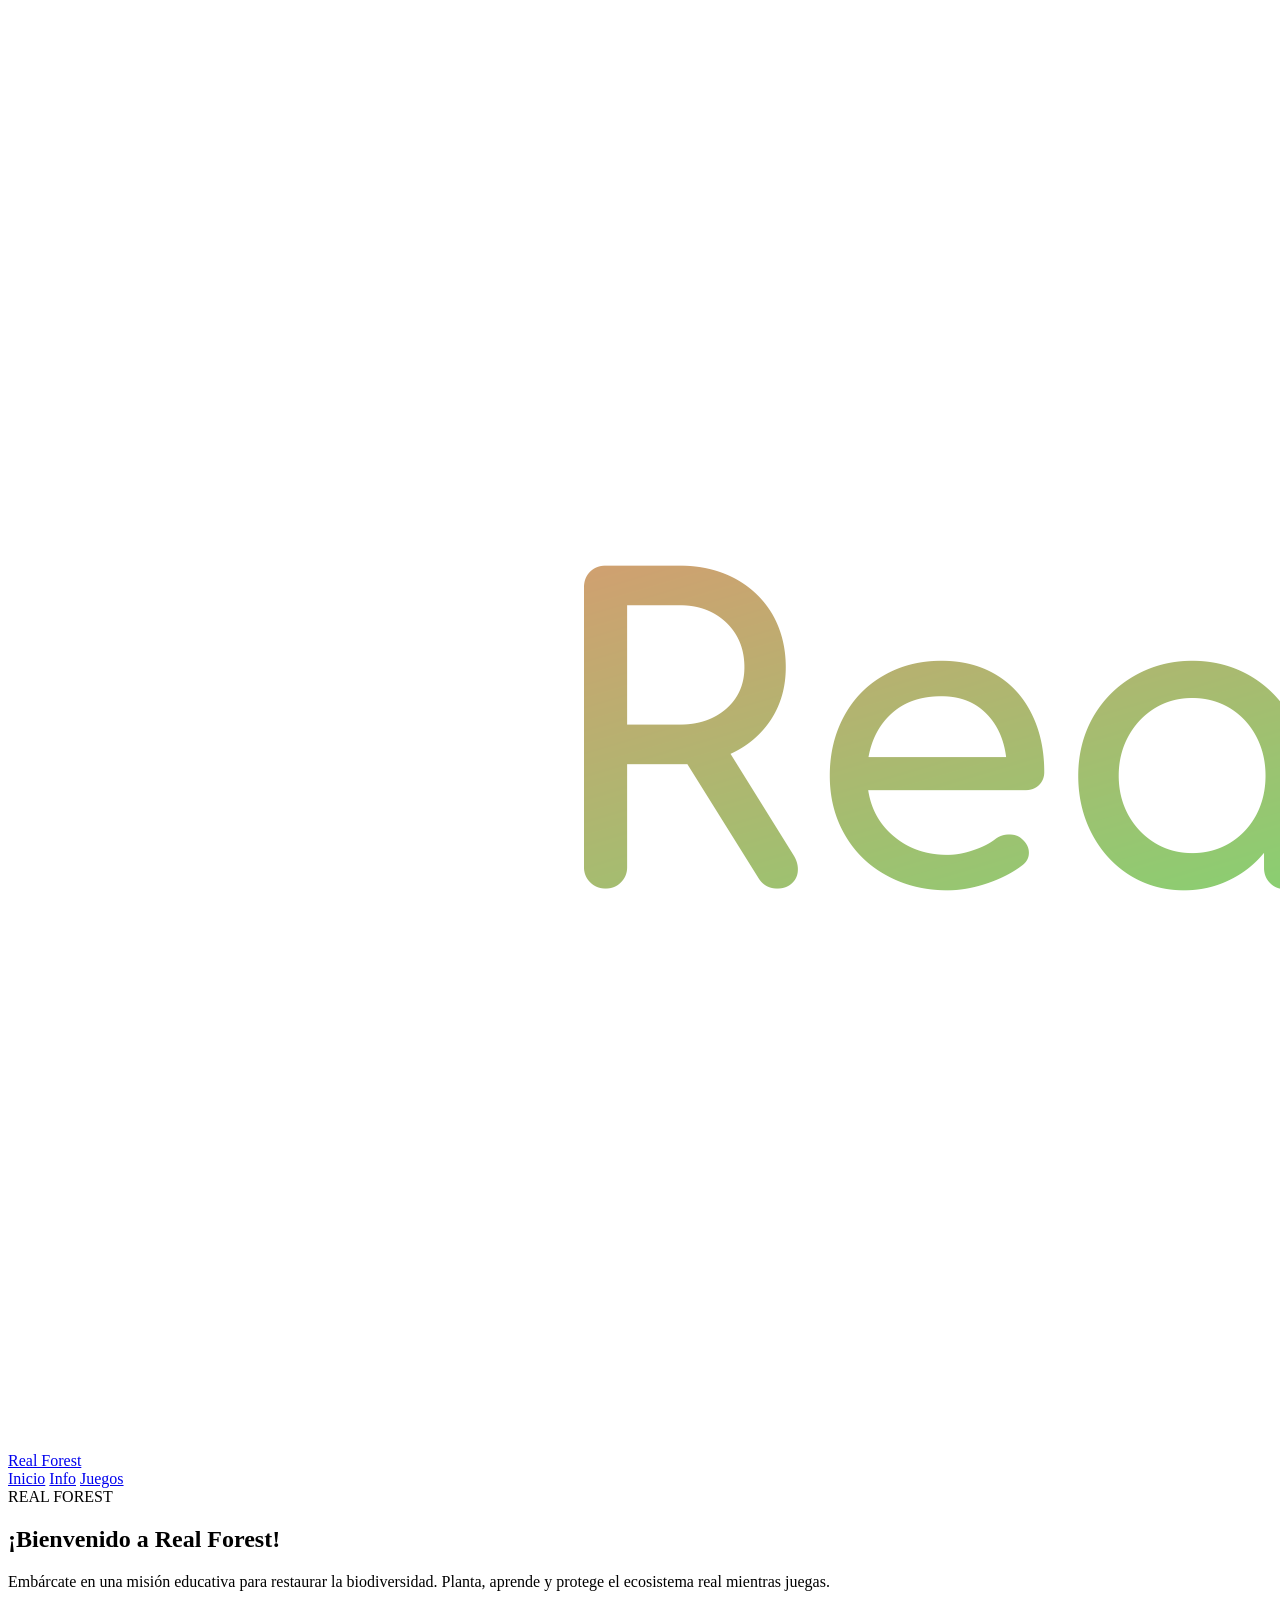
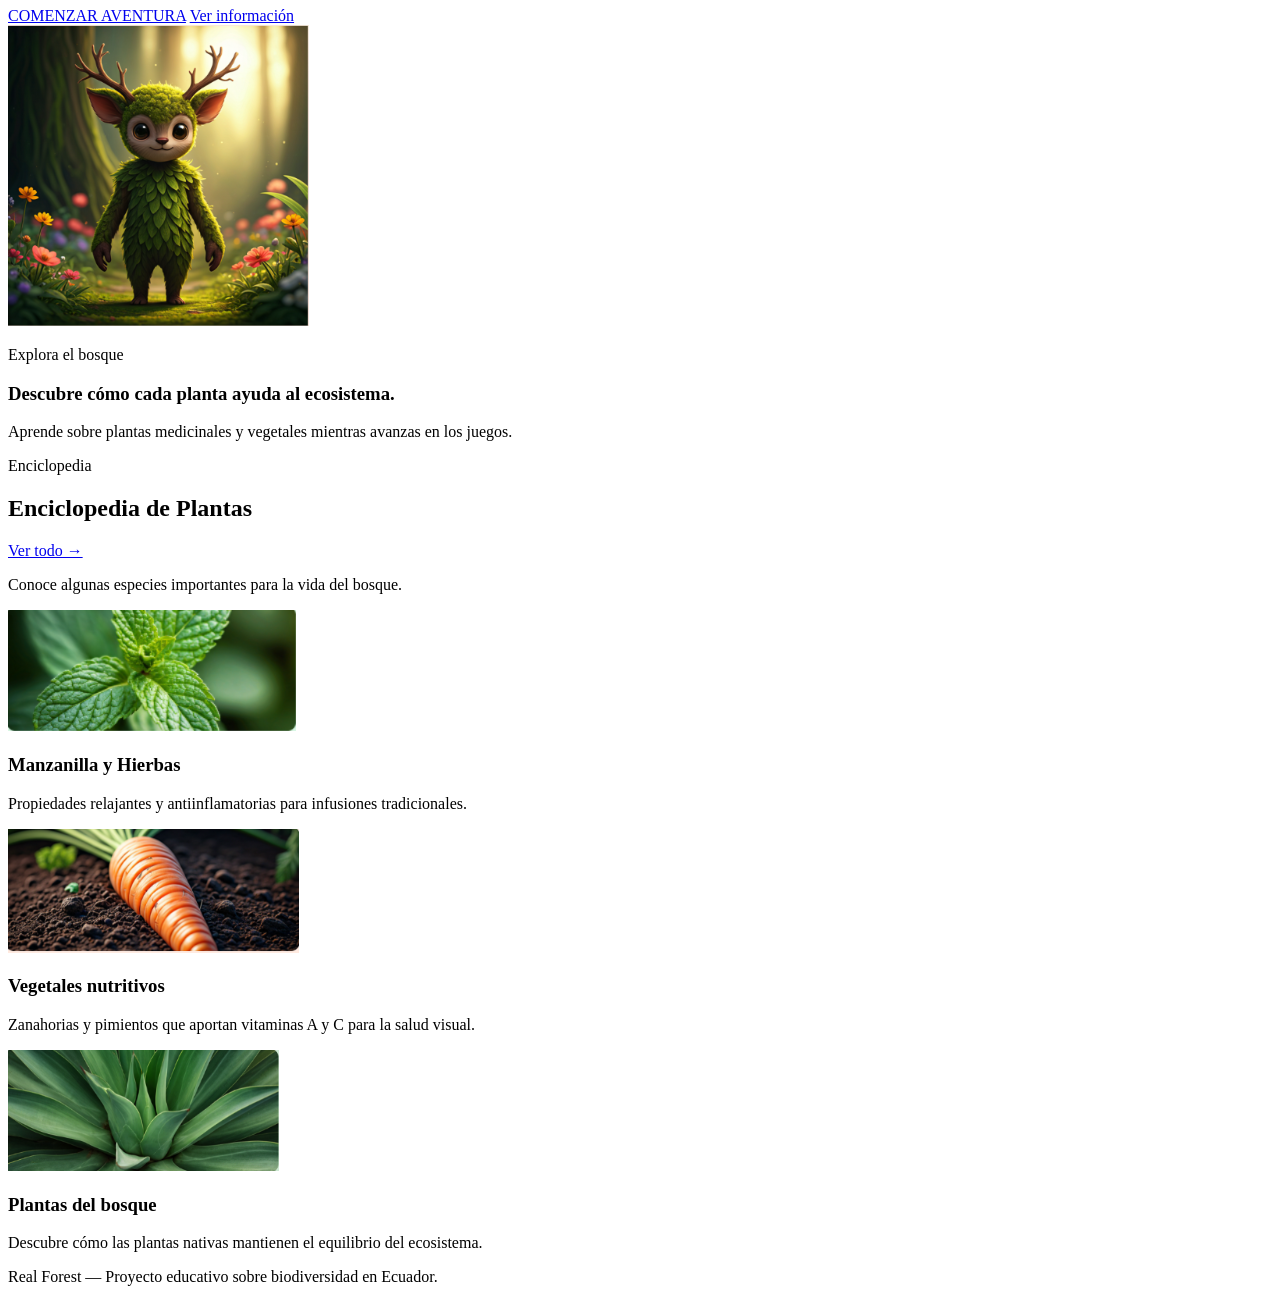
==== index.html @ d2e7b7e1 "index1" ====
﻿<!doctype html>
<html lang="es">
  <head>
    <meta charset="utf-8" />
    <meta name="viewport" content="width=device-width,initial-scale=1" />
    <title>Real Forest - Inicio</title>
    <link rel="stylesheet" href="principal_page.css" />
  </head>
  <body>
    <header class="site-header">
      <div class="container header-inner">
        <div class="brand">
          <img src="../assets/cover.png" alt="Logo Piensa" class="logo" />
          <a class="brand-name" href="principal_page.html">Real Forest</a>
        </div>
        <nav class="nav">
          <a href="principal_page.html">Inicio</a>
          <a href="../info/info.html">Info</a>
          <a href="../juegos/juegos_page.html" class="btn-game">Juegos </a>
        </nav>
      </div>
    </header>

    <main class="container">
      <section class="hero">
        <div class="hero-copy">
          <span class="eyebrow">REAL FOREST</span>
          <h1>¡Bienvenido a Real Forest!</h1>
          <p class="lead">
            Embárcate en una misión educativa para restaurar la biodiversidad.
            Planta, aprende y protege el ecosistema real mientras juegas.
          </p>
          <div class="hero-actions">
            <a class="btn-primary" href="../juegos/juegos_page.html"
              >COMENZAR AVENTURA</a
            >
            <a class="btn-secondary" href="../info/info.html"
              >Ver información</a
            >
          </div>
        </div>
        <div class="hero-card">
          <img
            src="../assets/captura_proyecto.PNG"
            alt="Mascota del bosque"
            class="hero-image"
          />
          <div class="hero-card-text">
            <p class="eyebrow small">Explora el bosque</p>
            <h3>Descubre cómo cada planta ayuda al ecosistema.</h3>
            <p>
              Aprende sobre plantas medicinales y vegetales mientras avanzas en
              los juegos.
            </p>
          </div>
        </div>
      </section>

      <section class="enciclopedia">
        <div class="section-header">
          <div>
            <p class="eyebrow small">Enciclopedia</p>
            <h2>Enciclopedia de Plantas</h2>
          </div>
          <a class="link-more" href="../info/info.html">Ver todo →</a>
        </div>
        <p class="section-copy">
          Conoce algunas especies importantes para la vida del bosque.
        </p>
        <div class="card-grid">
          <article class="mini-card">
            <img
              src="../assets/captura_proyecto2.PNG"
              alt="Manzanilla y plantas medicinales"
            />
            <div class="mini-body">
              <h3>Manzanilla y Hierbas</h3>
              <p>
                Propiedades relajantes y antiinflamatorias para infusiones
                tradicionales.
              </p>
            </div>
          </article>
          <article class="mini-card">
            <img
              src="../assets/captura_proyecto3.PNG"
              alt="Zanahoria nutritiva"
            />
            <div class="mini-body">
              <h3>Vegetales nutritivos</h3>
              <p>
                Zanahorias y pimientos que aportan vitaminas A y C para la salud
                visual.
              </p>
            </div>
          </article>
          <article class="mini-card">
            <img src="../assets/captura_proyecto4.PNG" alt="Planta verde" />
            <div class="mini-body">
              <h3>Plantas del bosque</h3>
              <p>
                Descubre cómo las plantas nativas mantienen el equilibrio del
                ecosistema.
              </p>
            </div>
          </article>
        </div>
      </section>
    </main>

    <footer class="site-footer">
      <div class="container">
        <p>Real Forest — Proyecto educativo sobre biodiversidad en Ecuador.</p>
      </div>
    </footer>
  </body>
</html>
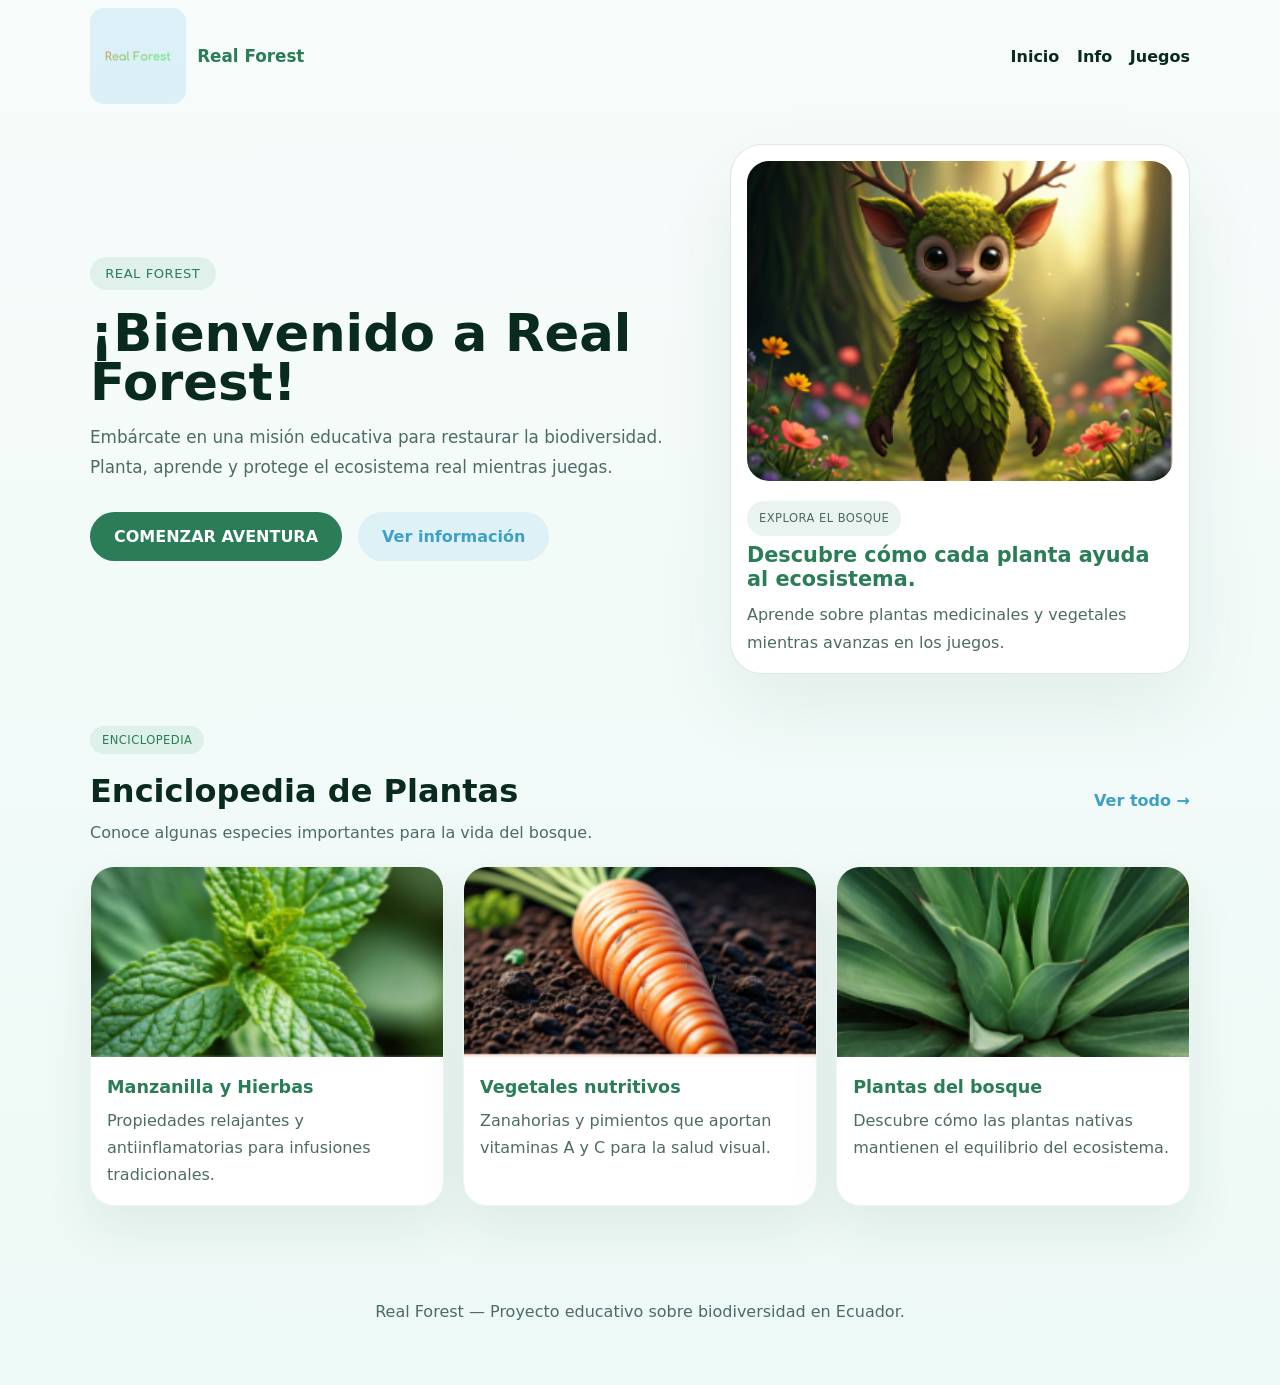
==== commit d2e7116d: "otra vez index xd" ====
--- a/index.html
+++ b/index.html
@@ -4,7 +4,7 @@
     <meta charset="utf-8" />
     <meta name="viewport" content="width=device-width,initial-scale=1" />
     <title>Real Forest - Inicio</title>
-    <link rel="stylesheet" href="principal_page.css" />
+    <link rel="stylesheet" href="index.css" />
   </head>
   <body>
     <header class="site-header">
--- a/index.css
+++ b/index.css
@@ -0,0 +1,257 @@
+﻿:root {
+  --bg: #f4fbfa;
+  --surface: #ffffff;
+  --surface-soft: #f4faf9;
+  --text: #092b1d;
+  --muted: #4d6b63;
+  --accent: #2a7d57;
+  --accent-2: #3fa0c5;
+  --border: rgba(22, 58, 43, 0.12);
+}
+* {
+  box-sizing: border-box;
+}
+html {
+  scroll-behavior: smooth;
+}
+body {
+  margin: 0;
+  font-family:
+    Inter,
+    system-ui,
+    -apple-system,
+    "Segoe UI",
+    Roboto,
+    Arial,
+    sans-serif;
+  background: linear-gradient(180deg, #f7fcfb 0%, #edf9f6 100%);
+  color: var(--text);
+}
+.container {
+  width: min(1100px, calc(100% - 2rem));
+  margin: 0 auto;
+}
+.site-header {
+  padding: 0.5rem 0;
+}
+.header-inner {
+  display: flex;
+  align-items: center;
+  justify-content: space-between;
+  gap: 1rem;
+}
+.brand {
+  display: flex;
+  align-items: center;
+  gap: 0.7rem;
+}
+.logo {
+  display: inline-flex;
+  width: 6rem;
+  height: 6rem;
+  align-items: center;
+  justify-content: center;
+  border-radius: 14px;
+  background: rgba(58, 160, 216, 0.14);
+  object-fit: contain;
+  flex-shrink: 0;
+}
+.brand-name {
+  color: var(--accent);
+  font-weight: 700;
+  text-decoration: none;
+  font-size: 1.05rem;
+}
+.nav {
+  display: flex;
+  align-items: center;
+  gap: 1.1rem;
+}
+.nav a {
+  color: var(--text);
+  text-decoration: none;
+  font-weight: 600;
+}
+.btn-game {
+  color: var(--accent-2);
+}
+.hero {
+  display: grid;
+  grid-template-columns: minmax(0, 1fr) 460px;
+  gap: 2rem;
+  align-items: center;
+  padding: 2rem 0 2.5rem;
+}
+.hero-copy {
+  max-width: 620px;
+}
+.eyebrow {
+  display: inline-flex;
+  align-items: center;
+  justify-content: center;
+  padding: 0.55rem 0.95rem;
+  border-radius: 999px;
+  background: rgba(45, 148, 105, 0.1);
+  color: var(--accent);
+  font-size: 0.82rem;
+  letter-spacing: 0.04em;
+  text-transform: uppercase;
+}
+.small {
+  font-size: 0.72rem;
+  padding: 0.45rem 0.75rem;
+}
+.hero-copy h1 {
+  margin: 1.2rem 0 1rem;
+  font-size: clamp(2.6rem, 4vw, 4rem);
+  line-height: 0.95;
+}
+.lead {
+  margin: 0;
+  max-width: 44rem;
+  color: var(--muted);
+  font-size: 1.05rem;
+  line-height: 1.8;
+}
+.hero-actions {
+  display: flex;
+  flex-wrap: wrap;
+  gap: 1rem;
+  margin-top: 1.8rem;
+}
+.btn-primary,
+.btn-secondary {
+  display: inline-flex;
+  align-items: center;
+  justify-content: center;
+  padding: 0.95rem 1.5rem;
+  border-radius: 999px;
+  text-decoration: none;
+  font-weight: 700;
+}
+.btn-primary {
+  background: var(--accent);
+  color: white;
+}
+.btn-secondary {
+  background: rgba(58, 160, 216, 0.12);
+  color: var(--accent-2);
+}
+.hero-card {
+  background: var(--surface);
+  border: 1px solid var(--border);
+  border-radius: 32px;
+  padding: 1rem;
+  box-shadow: 0 30px 80px rgba(31, 72, 55, 0.08);
+}
+.hero-image {
+  width: 100%;
+  height: 320px;
+  object-fit: cover;
+  border-radius: 22px;
+}
+.hero-card-text {
+  margin-top: 1rem;
+}
+.hero-card-text h3 {
+  margin: 0.45rem 0 0.65rem;
+  font-size: 1.3rem;
+  color: var(--accent);
+}
+.hero-card-text p {
+  margin: 0;
+  color: var(--muted);
+  line-height: 1.75;
+}
+.enciclopedia {
+  margin-bottom: 3rem;
+}
+.section-header {
+  display: flex;
+  align-items: flex-end;
+  justify-content: space-between;
+  gap: 1rem;
+}
+.section-header h2 {
+  margin: 0.4rem 0 0;
+  font-size: 2rem;
+  color: var(--text);
+}
+.link-more {
+  text-decoration: none;
+  color: var(--accent-2);
+  font-weight: 700;
+}
+.section-copy {
+  margin: 0.8rem 0 1.5rem;
+  color: var(--muted);
+  max-width: 44rem;
+}
+.card-grid {
+  display: grid;
+  grid-template-columns: repeat(3, minmax(0, 1fr));
+  gap: 1.2rem;
+}
+.mini-card {
+  background: var(--surface);
+  border-radius: 24px;
+  overflow: hidden;
+  box-shadow: 0 22px 50px rgba(22, 58, 43, 0.08);
+  border: 1px solid rgba(52, 135, 94, 0.08);
+}
+.mini-card img {
+  width: 100%;
+  height: 190px;
+  object-fit: cover;
+}
+.mini-body {
+  padding: 1rem;
+}
+.mini-body h3 {
+  margin: 0 0 0.65rem;
+  font-size: 1.1rem;
+  color: var(--accent);
+}
+.mini-body p {
+  margin: 0;
+  color: var(--muted);
+  line-height: 1.7;
+}
+.site-footer {
+  padding: 2rem 0 3rem;
+  color: var(--muted);
+  text-align: center;
+}
+
+@media (max-width: 940px) {
+  .hero {
+    grid-template-columns: 1fr;
+  }
+  .card-grid {
+    grid-template-columns: 1fr 1fr;
+  }
+}
+@media (max-width: 640px) {
+  .header-inner {
+    flex-direction: column;
+    align-items: flex-start;
+    gap: 1rem;
+  }
+  .hero-card {
+    padding: 0;
+  }
+  .hero-image {
+    height: 260px;
+  }
+  .hero-actions {
+    flex-direction: column;
+    align-items: stretch;
+  }
+  .card-grid {
+    grid-template-columns: 1fr;
+  }
+  .section-header {
+    flex-direction: column;
+    align-items: flex-start;
+  }
+}
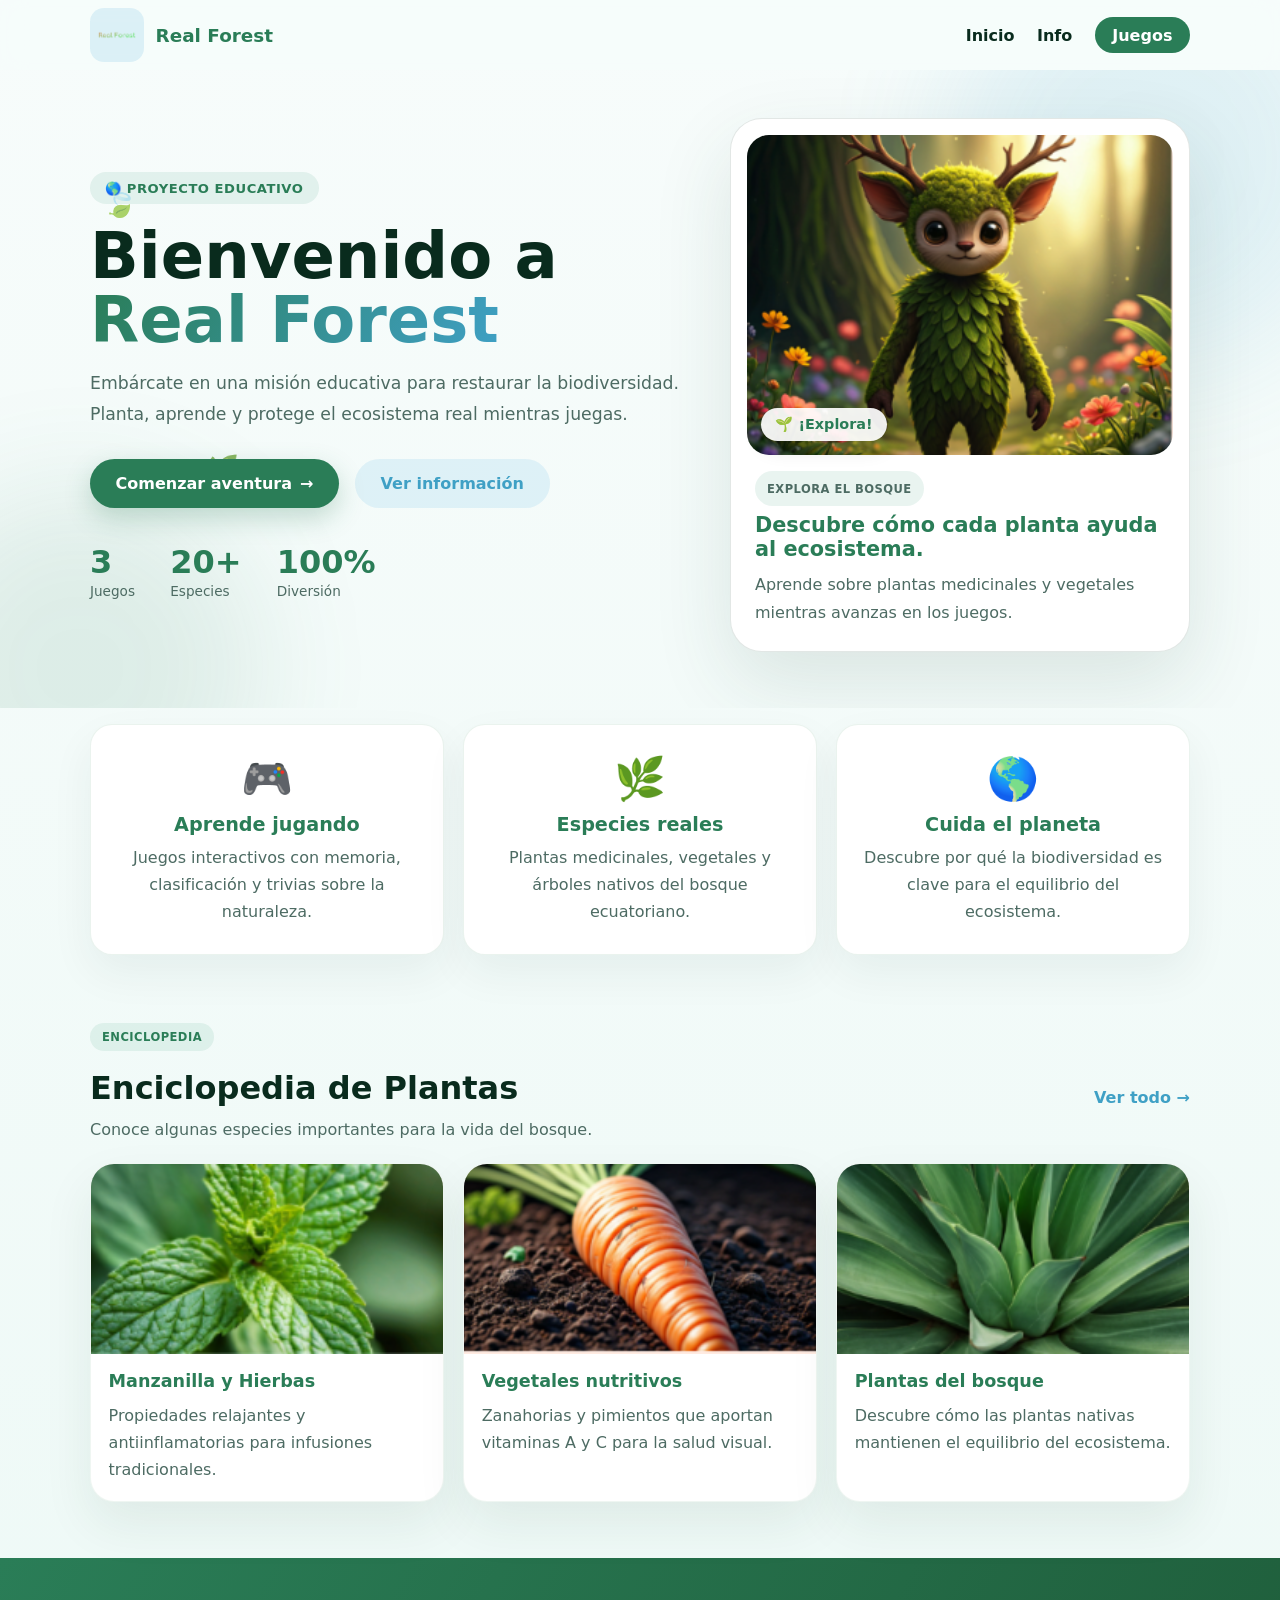
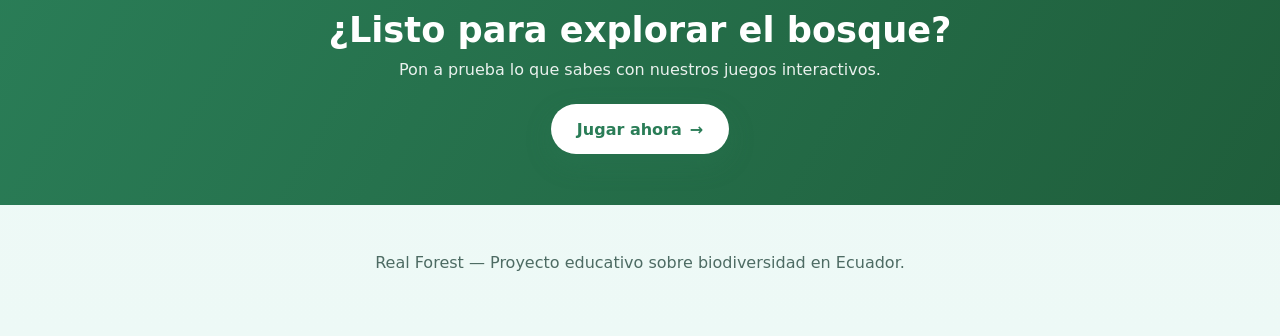
==== commit ca2fa201: "feat(landing): enhance hero section with animations and improved styling - Add sticky header with ba" ====
--- a/index.html
+++ b/index.html
@@ -7,103 +7,148 @@
     <link rel="stylesheet" href="index.css" />
   </head>
   <body>
-    <header class="site-header">
+    <header class="site-header" id="siteHeader">
       <div class="container header-inner">
         <div class="brand">
-          <img src="../assets/cover.png" alt="Logo Piensa" class="logo" />
+          <img src="../assets/cover.png" alt="Logo Real Forest" class="logo" />
           <a class="brand-name" href="principal_page.html">Real Forest</a>
         </div>
-        <nav class="nav">
+        <button class="nav-toggle" id="navToggle" aria-label="Abrir menú" aria-expanded="false">
+          <span></span><span></span><span></span>
+        </button>
+        <nav class="nav" id="mainNav">
           <a href="principal_page.html">Inicio</a>
           <a href="../info/info.html">Info</a>
-          <a href="../juegos/juegos_page.html" class="btn-game">Juegos </a>
+          <a href="../juegos/juegos_page.html" class="btn-game">Juegos</a>
         </nav>
       </div>
     </header>
 
-    <main class="container">
+    <main>
       <section class="hero">
-        <div class="hero-copy">
-          <span class="eyebrow">REAL FOREST</span>
-          <h1>¡Bienvenido a Real Forest!</h1>
-          <p class="lead">
-            Embárcate en una misión educativa para restaurar la biodiversidad.
-            Planta, aprende y protege el ecosistema real mientras juegas.
-          </p>
-          <div class="hero-actions">
-            <a class="btn-primary" href="../juegos/juegos_page.html"
-              >COMENZAR AVENTURA</a
-            >
-            <a class="btn-secondary" href="../info/info.html"
-              >Ver información</a
-            >
+        <div class="hero-bg" aria-hidden="true">
+          <span class="blob blob-1"></span>
+          <span class="blob blob-2"></span>
+          <span class="leaf leaf-1">🍃</span>
+          <span class="leaf leaf-2">🌿</span>
+          <span class="leaf leaf-3">🍃</span>
+          <span class="leaf leaf-4">🌱</span>
+        </div>
+        <div class="container hero-inner">
+          <div class="hero-copy reveal">
+            <span class="eyebrow">🌎 Proyecto educativo</span>
+            <h1>Bienvenido a <span class="grad-text">Real Forest</span></h1>
+            <p class="lead">
+              Embárcate en una misión educativa para restaurar la biodiversidad.
+              Planta, aprende y protege el ecosistema real mientras juegas.
+            </p>
+            <div class="hero-actions">
+              <a class="btn-primary" href="../juegos/juegos_page.html">
+                Comenzar aventura <span class="arrow">→</span>
+              </a>
+              <a class="btn-secondary" href="../info/info.html">Ver información</a>
+            </div>
+            <div class="hero-stats">
+              <div class="stat-item">
+                <span class="stat-num" data-count="3">0</span>
+                <span class="stat-label">Juegos</span>
+              </div>
+              <div class="stat-item">
+                <span class="stat-num" data-count="20" data-suffix="+">0</span>
+                <span class="stat-label">Especies</span>
+              </div>
+              <div class="stat-item">
+                <span class="stat-num" data-count="100" data-suffix="%">0</span>
+                <span class="stat-label">Diversión</span>
+              </div>
+            </div>
           </div>
-        </div>
-        <div class="hero-card">
-          <img
-            src="../assets/captura_proyecto.PNG"
-            alt="Mascota del bosque"
-            class="hero-image"
-          />
-          <div class="hero-card-text">
-            <p class="eyebrow small">Explora el bosque</p>
-            <h3>Descubre cómo cada planta ayuda al ecosistema.</h3>
-            <p>
-              Aprende sobre plantas medicinales y vegetales mientras avanzas en
-              los juegos.
-            </p>
+          <div class="hero-card reveal">
+            <div class="hero-image-wrap">
+              <img
+                src="../assets/captura_proyecto.PNG"
+                alt="Mascota del bosque"
+                class="hero-image"
+              />
+              <span class="badge-float">🌱 ¡Explora!</span>
+            </div>
+            <div class="hero-card-text">
+              <p class="eyebrow small">Explora el bosque</p>
+              <h3>Descubre cómo cada planta ayuda al ecosistema.</h3>
+              <p>
+                Aprende sobre plantas medicinales y vegetales mientras avanzas en
+                los juegos.
+              </p>
+            </div>
           </div>
         </div>
       </section>
 
-      <section class="enciclopedia">
-        <div class="section-header">
+      <section class="features container">
+        <div class="feature-card reveal">
+          <div class="feature-icon">🎮</div>
+          <h3>Aprende jugando</h3>
+          <p>Juegos interactivos con memoria, clasificación y trivias sobre la naturaleza.</p>
+        </div>
+        <div class="feature-card reveal">
+          <div class="feature-icon">🌿</div>
+          <h3>Especies reales</h3>
+          <p>Plantas medicinales, vegetales y árboles nativos del bosque ecuatoriano.</p>
+        </div>
+        <div class="feature-card reveal">
+          <div class="feature-icon">🌎</div>
+          <h3>Cuida el planeta</h3>
+          <p>Descubre por qué la biodiversidad es clave para el equilibrio del ecosistema.</p>
+        </div>
+      </section>
+
+      <section class="enciclopedia container">
+        <div class="section-header reveal">
           <div>
             <p class="eyebrow small">Enciclopedia</p>
             <h2>Enciclopedia de Plantas</h2>
           </div>
           <a class="link-more" href="../info/info.html">Ver todo →</a>
         </div>
-        <p class="section-copy">
+        <p class="section-copy reveal">
           Conoce algunas especies importantes para la vida del bosque.
         </p>
         <div class="card-grid">
-          <article class="mini-card">
-            <img
-              src="../assets/captura_proyecto2.PNG"
-              alt="Manzanilla y plantas medicinales"
-            />
+          <article class="mini-card reveal">
+            <div class="mini-img">
+              <img src="../assets/captura_proyecto2.PNG" alt="Manzanilla y plantas medicinales" />
+            </div>
             <div class="mini-body">
               <h3>Manzanilla y Hierbas</h3>
-              <p>
-                Propiedades relajantes y antiinflamatorias para infusiones
-                tradicionales.
-              </p>
+              <p>Propiedades relajantes y antiinflamatorias para infusiones tradicionales.</p>
             </div>
           </article>
-          <article class="mini-card">
-            <img
-              src="../assets/captura_proyecto3.PNG"
-              alt="Zanahoria nutritiva"
-            />
+          <article class="mini-card reveal">
+            <div class="mini-img">
+              <img src="../assets/captura_proyecto3.PNG" alt="Zanahoria nutritiva" />
+            </div>
             <div class="mini-body">
               <h3>Vegetales nutritivos</h3>
-              <p>
-                Zanahorias y pimientos que aportan vitaminas A y C para la salud
-                visual.
-              </p>
+              <p>Zanahorias y pimientos que aportan vitaminas A y C para la salud visual.</p>
             </div>
           </article>
-          <article class="mini-card">
-            <img src="../assets/captura_proyecto4.PNG" alt="Planta verde" />
+          <article class="mini-card reveal">
+            <div class="mini-img">
+              <img src="../assets/captura_proyecto4.PNG" alt="Planta verde" />
+            </div>
             <div class="mini-body">
               <h3>Plantas del bosque</h3>
-              <p>
-                Descubre cómo las plantas nativas mantienen el equilibrio del
-                ecosistema.
-              </p>
+              <p>Descubre cómo las plantas nativas mantienen el equilibrio del ecosistema.</p>
             </div>
           </article>
+        </div>
+      </section>
+
+      <section class="cta-band">
+        <div class="container cta-inner reveal">
+          <h2>¿Listo para explorar el bosque?</h2>
+          <p>Pon a prueba lo que sabes con nuestros juegos interactivos.</p>
+          <a class="btn-primary" href="../juegos/juegos_page.html">Jugar ahora <span class="arrow">→</span></a>
         </div>
       </section>
     </main>
@@ -113,5 +158,7 @@
         <p>Real Forest — Proyecto educativo sobre biodiversidad en Ecuador.</p>
       </div>
     </footer>
+
+    <script src="index.js"></script>
   </body>
 </html>
--- a/index.css
+++ b/index.css
@@ -5,6 +5,7 @@
   --text: #092b1d;
   --muted: #4d6b63;
   --accent: #2a7d57;
+  --accent-dark: #1f5e3b;
   --accent-2: #3fa0c5;
   --border: rgba(22, 58, 43, 0.12);
 }
@@ -16,23 +17,31 @@
 }
 body {
   margin: 0;
-  font-family:
-    Inter,
-    system-ui,
-    -apple-system,
-    "Segoe UI",
-    Roboto,
-    Arial,
+  font-family: Inter, system-ui, -apple-system, "Segoe UI", Roboto, Arial,
     sans-serif;
   background: linear-gradient(180deg, #f7fcfb 0%, #edf9f6 100%);
   color: var(--text);
+  overflow-x: hidden;
 }
 .container {
   width: min(1100px, calc(100% - 2rem));
   margin: 0 auto;
 }
+
+/* ---------- Header ---------- */
 .site-header {
+  position: sticky;
+  top: 0;
+  z-index: 50;
   padding: 0.5rem 0;
+  background: rgba(247, 252, 251, 0.7);
+  backdrop-filter: saturate(180%) blur(12px);
+  -webkit-backdrop-filter: saturate(180%) blur(12px);
+  transition: box-shadow 0.3s ease, background 0.3s ease;
+}
+.site-header.scrolled {
+  box-shadow: 0 8px 30px rgba(22, 58, 43, 0.1);
+  background: rgba(247, 252, 251, 0.9);
 }
 .header-inner {
   display: flex;
@@ -47,40 +56,136 @@
 }
 .logo {
   display: inline-flex;
-  width: 6rem;
-  height: 6rem;
+  width: 3.4rem;
+  height: 3.4rem;
   align-items: center;
   justify-content: center;
   border-radius: 14px;
   background: rgba(58, 160, 216, 0.14);
   object-fit: contain;
   flex-shrink: 0;
+  transition: transform 0.3s ease;
+}
+.logo:hover {
+  transform: rotate(-6deg) scale(1.05);
 }
 .brand-name {
   color: var(--accent);
-  font-weight: 700;
+  font-weight: 800;
   text-decoration: none;
-  font-size: 1.05rem;
+  font-size: 1.15rem;
 }
 .nav {
   display: flex;
   align-items: center;
-  gap: 1.1rem;
+  gap: 1.4rem;
 }
 .nav a {
   color: var(--text);
   text-decoration: none;
   font-weight: 600;
+  position: relative;
+}
+.nav a:not(.btn-game)::after {
+  content: "";
+  position: absolute;
+  left: 0;
+  bottom: -6px;
+  width: 0;
+  height: 2px;
+  background: var(--accent);
+  transition: width 0.3s ease;
+}
+.nav a:not(.btn-game):hover::after {
+  width: 100%;
 }
 .btn-game {
-  color: var(--accent-2);
-}
+  padding: 0.55rem 1.1rem;
+  border-radius: 999px;
+  background: var(--accent);
+  color: #fff !important;
+  transition: transform 0.2s ease, box-shadow 0.2s ease;
+}
+.btn-game:hover {
+  transform: translateY(-2px);
+  box-shadow: 0 10px 24px rgba(42, 125, 87, 0.3);
+}
+.nav-toggle {
+  display: none;
+  flex-direction: column;
+  gap: 5px;
+  background: none;
+  border: none;
+  cursor: pointer;
+  padding: 6px;
+}
+.nav-toggle span {
+  width: 26px;
+  height: 3px;
+  background: var(--accent);
+  border-radius: 2px;
+  transition: transform 0.3s ease, opacity 0.3s ease;
+}
+
+/* ---------- Hero ---------- */
 .hero {
+  position: relative;
+  padding: 3rem 0 3.5rem;
+  overflow: hidden;
+}
+.hero-bg {
+  position: absolute;
+  inset: 0;
+  pointer-events: none;
+  z-index: 0;
+}
+.blob {
+  position: absolute;
+  border-radius: 50%;
+  filter: blur(60px);
+  opacity: 0.5;
+}
+.blob-1 {
+  width: 420px;
+  height: 420px;
+  background: rgba(63, 160, 197, 0.25);
+  top: -120px;
+  right: -80px;
+  animation: float-blob 12s ease-in-out infinite;
+}
+.blob-2 {
+  width: 360px;
+  height: 360px;
+  background: rgba(42, 125, 87, 0.22);
+  bottom: -140px;
+  left: -100px;
+  animation: float-blob 14s ease-in-out infinite reverse;
+}
+@keyframes float-blob {
+  0%, 100% { transform: translate(0, 0); }
+  50% { transform: translate(30px, 40px); }
+}
+.leaf {
+  position: absolute;
+  font-size: 1.8rem;
+  opacity: 0.7;
+  animation: floaty 7s ease-in-out infinite;
+}
+.leaf-1 { top: 18%; left: 8%; animation-delay: 0s; }
+.leaf-2 { top: 60%; left: 15%; font-size: 2.4rem; animation-delay: 1.5s; }
+.leaf-3 { top: 25%; right: 12%; animation-delay: 0.8s; }
+.leaf-4 { bottom: 18%; right: 20%; font-size: 2.2rem; animation-delay: 2.2s; }
+@keyframes floaty {
+  0%, 100% { transform: translateY(0) rotate(0deg); }
+  50% { transform: translateY(-18px) rotate(10deg); }
+}
+.hero-inner {
+  position: relative;
+  z-index: 1;
   display: grid;
   grid-template-columns: minmax(0, 1fr) 460px;
-  gap: 2rem;
-  align-items: center;
-  padding: 2rem 0 2.5rem;
+  gap: 2.5rem;
+  align-items: center;
 }
 .hero-copy {
   max-width: 620px;
@@ -88,7 +193,7 @@
 .eyebrow {
   display: inline-flex;
   align-items: center;
-  justify-content: center;
+  gap: 0.4rem;
   padding: 0.55rem 0.95rem;
   border-radius: 999px;
   background: rgba(45, 148, 105, 0.1);
@@ -96,6 +201,7 @@
   font-size: 0.82rem;
   letter-spacing: 0.04em;
   text-transform: uppercase;
+  font-weight: 700;
 }
 .small {
   font-size: 0.72rem;
@@ -103,14 +209,21 @@
 }
 .hero-copy h1 {
   margin: 1.2rem 0 1rem;
-  font-size: clamp(2.6rem, 4vw, 4rem);
-  line-height: 0.95;
+  font-size: clamp(2.6rem, 5vw, 4.2rem);
+  line-height: 1;
+  font-weight: 800;
+}
+.grad-text {
+  background: linear-gradient(120deg, var(--accent) 0%, var(--accent-2) 100%);
+  -webkit-background-clip: text;
+  background-clip: text;
+  -webkit-text-fill-color: transparent;
 }
 .lead {
   margin: 0;
   max-width: 44rem;
   color: var(--muted);
-  font-size: 1.05rem;
+  font-size: 1.08rem;
   line-height: 1.8;
 }
 .hero-actions {
@@ -123,35 +236,99 @@
 .btn-secondary {
   display: inline-flex;
   align-items: center;
-  justify-content: center;
-  padding: 0.95rem 1.5rem;
+  gap: 0.5rem;
+  padding: 0.95rem 1.6rem;
   border-radius: 999px;
   text-decoration: none;
   font-weight: 700;
+  transition: transform 0.2s ease, box-shadow 0.2s ease, background 0.2s ease;
 }
 .btn-primary {
   background: var(--accent);
   color: white;
+  box-shadow: 0 10px 26px rgba(42, 125, 87, 0.25);
+}
+.btn-primary:hover {
+  background: var(--accent-dark);
+  transform: translateY(-3px);
+  box-shadow: 0 16px 34px rgba(42, 125, 87, 0.35);
+}
+.btn-primary .arrow {
+  transition: transform 0.2s ease;
+}
+.btn-primary:hover .arrow {
+  transform: translateX(4px);
 }
 .btn-secondary {
   background: rgba(58, 160, 216, 0.12);
   color: var(--accent-2);
 }
+.btn-secondary:hover {
+  background: rgba(58, 160, 216, 0.22);
+  transform: translateY(-3px);
+}
+.hero-stats {
+  display: flex;
+  gap: 2.2rem;
+  margin-top: 2.4rem;
+}
+.stat-item {
+  display: flex;
+  flex-direction: column;
+}
+.stat-num {
+  font-size: 2rem;
+  font-weight: 800;
+  color: var(--accent);
+  line-height: 1;
+}
+.stat-label {
+  font-size: 0.85rem;
+  color: var(--muted);
+  margin-top: 0.3rem;
+}
+
 .hero-card {
   background: var(--surface);
   border: 1px solid var(--border);
   border-radius: 32px;
   padding: 1rem;
-  box-shadow: 0 30px 80px rgba(31, 72, 55, 0.08);
+  box-shadow: 0 30px 80px rgba(31, 72, 55, 0.12);
+  transition: transform 0.4s ease;
+}
+.hero-card:hover {
+  transform: translateY(-6px);
+}
+.hero-image-wrap {
+  position: relative;
 }
 .hero-image {
   width: 100%;
   height: 320px;
   object-fit: cover;
   border-radius: 22px;
+  display: block;
+  animation: gentle-float 6s ease-in-out infinite;
+}
+@keyframes gentle-float {
+  0%, 100% { transform: translateY(0); }
+  50% { transform: translateY(-8px); }
+}
+.badge-float {
+  position: absolute;
+  bottom: 14px;
+  left: 14px;
+  background: rgba(255, 255, 255, 0.92);
+  color: var(--accent);
+  font-weight: 700;
+  padding: 0.5rem 0.9rem;
+  border-radius: 999px;
+  box-shadow: 0 8px 20px rgba(0, 0, 0, 0.12);
+  font-size: 0.9rem;
 }
 .hero-card-text {
   margin-top: 1rem;
+  padding: 0 0.5rem 0.5rem;
 }
 .hero-card-text h3 {
   margin: 0.45rem 0 0.65rem;
@@ -163,8 +340,45 @@
   color: var(--muted);
   line-height: 1.75;
 }
+
+/* ---------- Features ---------- */
+.features {
+  display: grid;
+  grid-template-columns: repeat(3, 1fr);
+  gap: 1.2rem;
+  margin: 1rem auto 3.5rem;
+}
+.feature-card {
+  background: var(--surface);
+  border: 1px solid rgba(52, 135, 94, 0.1);
+  border-radius: 22px;
+  padding: 1.8rem 1.5rem;
+  text-align: center;
+  box-shadow: 0 18px 44px rgba(22, 58, 43, 0.06);
+  transition: transform 0.3s ease, box-shadow 0.3s ease;
+}
+.feature-card:hover {
+  transform: translateY(-8px);
+  box-shadow: 0 26px 60px rgba(22, 58, 43, 0.12);
+}
+.feature-icon {
+  font-size: 2.6rem;
+  margin-bottom: 0.6rem;
+}
+.feature-card h3 {
+  margin: 0 0 0.5rem;
+  color: var(--accent);
+  font-size: 1.2rem;
+}
+.feature-card p {
+  margin: 0;
+  color: var(--muted);
+  line-height: 1.7;
+}
+
+/* ---------- Enciclopedia ---------- */
 .enciclopedia {
-  margin-bottom: 3rem;
+  margin-bottom: 3.5rem;
 }
 .section-header {
   display: flex;
@@ -181,6 +395,10 @@
   text-decoration: none;
   color: var(--accent-2);
   font-weight: 700;
+  transition: transform 0.2s ease;
+}
+.link-more:hover {
+  transform: translateX(4px);
 }
 .section-copy {
   margin: 0.8rem 0 1.5rem;
@@ -198,14 +416,27 @@
   overflow: hidden;
   box-shadow: 0 22px 50px rgba(22, 58, 43, 0.08);
   border: 1px solid rgba(52, 135, 94, 0.08);
+  transition: transform 0.3s ease, box-shadow 0.3s ease;
+}
+.mini-card:hover {
+  transform: translateY(-8px);
+  box-shadow: 0 30px 64px rgba(22, 58, 43, 0.15);
+}
+.mini-img {
+  overflow: hidden;
 }
 .mini-card img {
   width: 100%;
   height: 190px;
   object-fit: cover;
+  display: block;
+  transition: transform 0.5s ease;
+}
+.mini-card:hover img {
+  transform: scale(1.08);
 }
 .mini-body {
-  padding: 1rem;
+  padding: 1.1rem;
 }
 .mini-body h3 {
   margin: 0 0 0.65rem;
@@ -217,14 +448,57 @@
   color: var(--muted);
   line-height: 1.7;
 }
+
+/* ---------- CTA ---------- */
+.cta-band {
+  background: linear-gradient(120deg, var(--accent) 0%, var(--accent-dark) 100%);
+  color: #fff;
+  padding: 3.2rem 0;
+  margin-bottom: 0;
+}
+.cta-inner {
+  text-align: center;
+}
+.cta-inner h2 {
+  margin: 0 0 0.6rem;
+  font-size: clamp(1.6rem, 3vw, 2.2rem);
+}
+.cta-inner p {
+  margin: 0 0 1.6rem;
+  opacity: 0.9;
+}
+.cta-band .btn-primary {
+  background: #fff;
+  color: var(--accent);
+}
+.cta-band .btn-primary:hover {
+  background: #eafaf3;
+}
+
+/* ---------- Footer ---------- */
 .site-footer {
   padding: 2rem 0 3rem;
   color: var(--muted);
   text-align: center;
 }
 
+/* ---------- Scroll reveal ---------- */
+.reveal {
+  opacity: 0;
+  transform: translateY(28px);
+  transition: opacity 0.7s ease, transform 0.7s ease;
+}
+.reveal.visible {
+  opacity: 1;
+  transform: translateY(0);
+}
+
+/* ---------- Responsive ---------- */
 @media (max-width: 940px) {
-  .hero {
+  .hero-inner {
+    grid-template-columns: 1fr;
+  }
+  .features {
     grid-template-columns: 1fr;
   }
   .card-grid {
@@ -232,13 +506,33 @@
   }
 }
 @media (max-width: 640px) {
-  .header-inner {
+  .nav-toggle {
+    display: flex;
+  }
+  .nav {
+    position: absolute;
+    top: 100%;
+    right: 1rem;
+    left: 1rem;
     flex-direction: column;
-    align-items: flex-start;
-    gap: 1rem;
-  }
-  .hero-card {
-    padding: 0;
+    align-items: stretch;
+    gap: 0.8rem;
+    background: var(--surface);
+    padding: 1rem;
+    border-radius: 18px;
+    box-shadow: 0 20px 50px rgba(22, 58, 43, 0.15);
+    transform: translateY(-10px);
+    opacity: 0;
+    pointer-events: none;
+    transition: opacity 0.25s ease, transform 0.25s ease;
+  }
+  .nav.open {
+    opacity: 1;
+    transform: translateY(0);
+    pointer-events: auto;
+  }
+  .btn-game {
+    text-align: center;
   }
   .hero-image {
     height: 260px;
@@ -247,6 +541,10 @@
     flex-direction: column;
     align-items: stretch;
   }
+  .hero-stats {
+    justify-content: space-between;
+    gap: 1rem;
+  }
   .card-grid {
     grid-template-columns: 1fr;
   }
